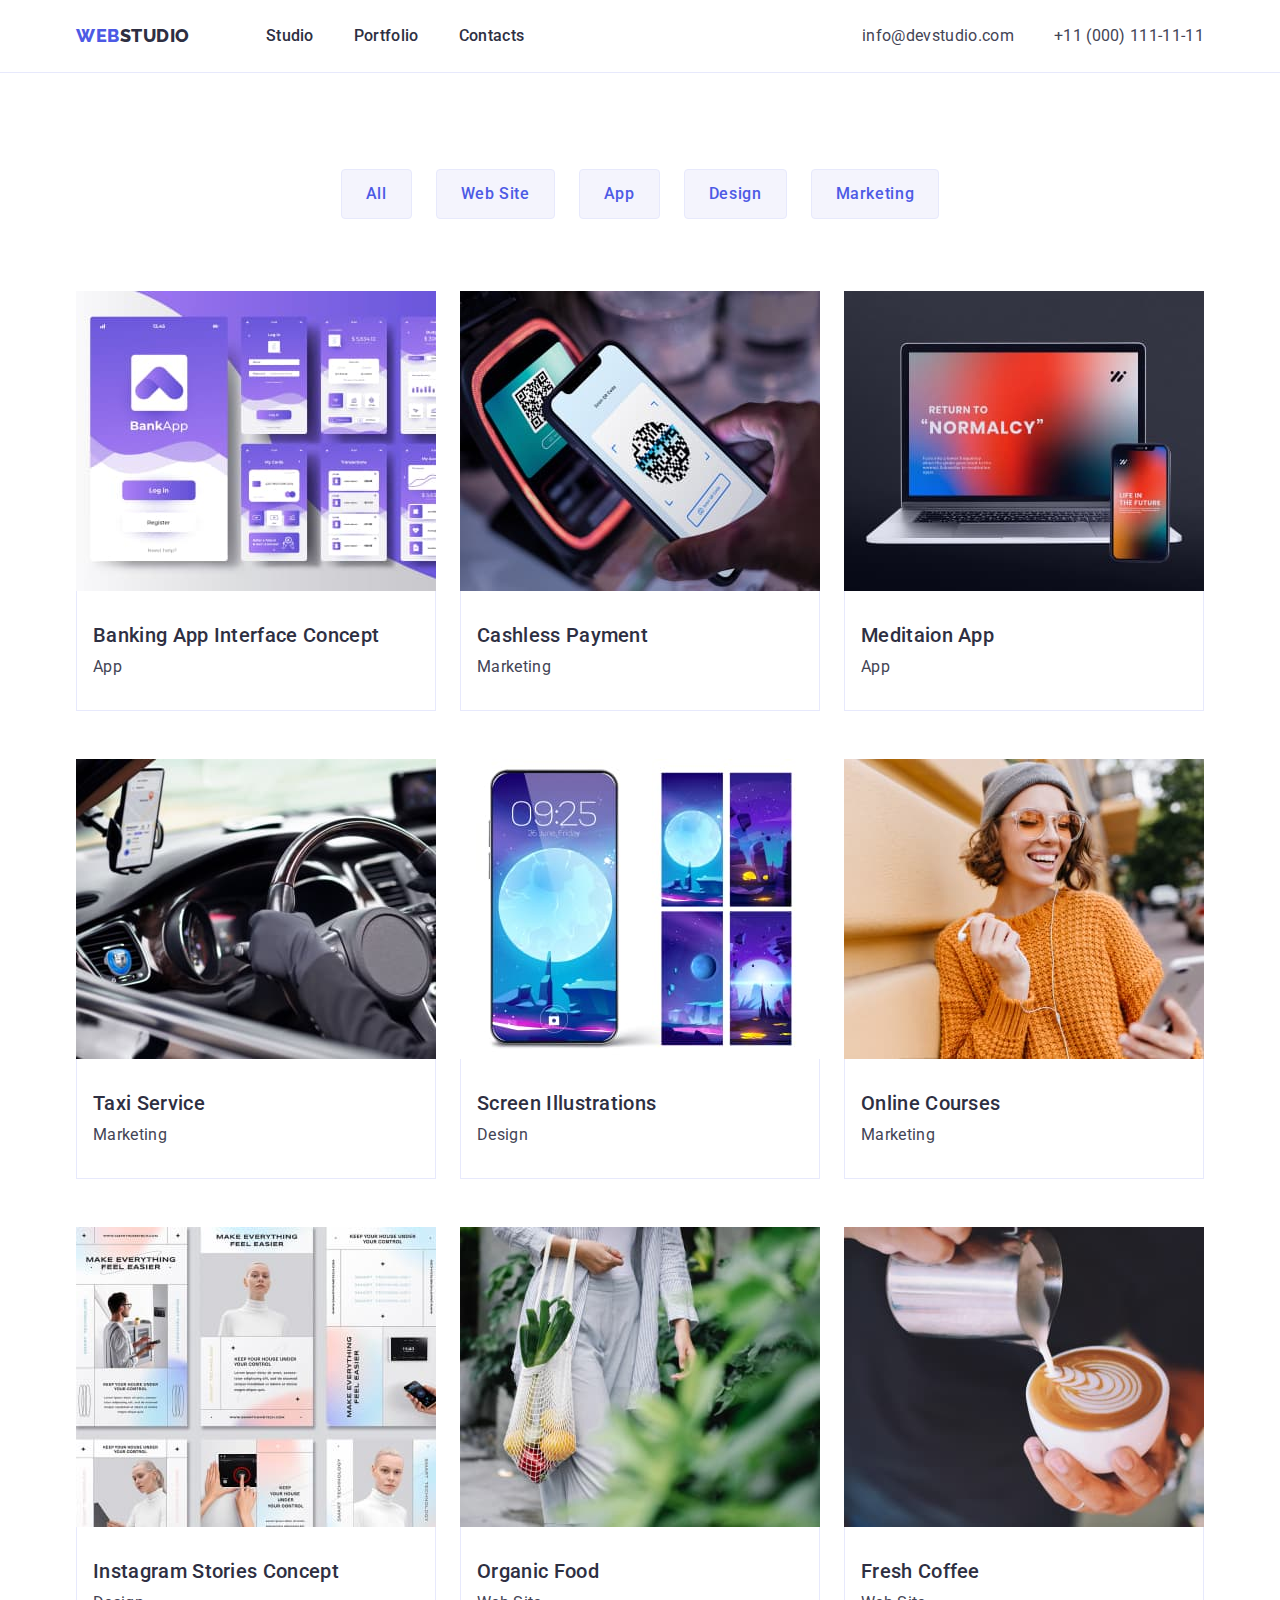
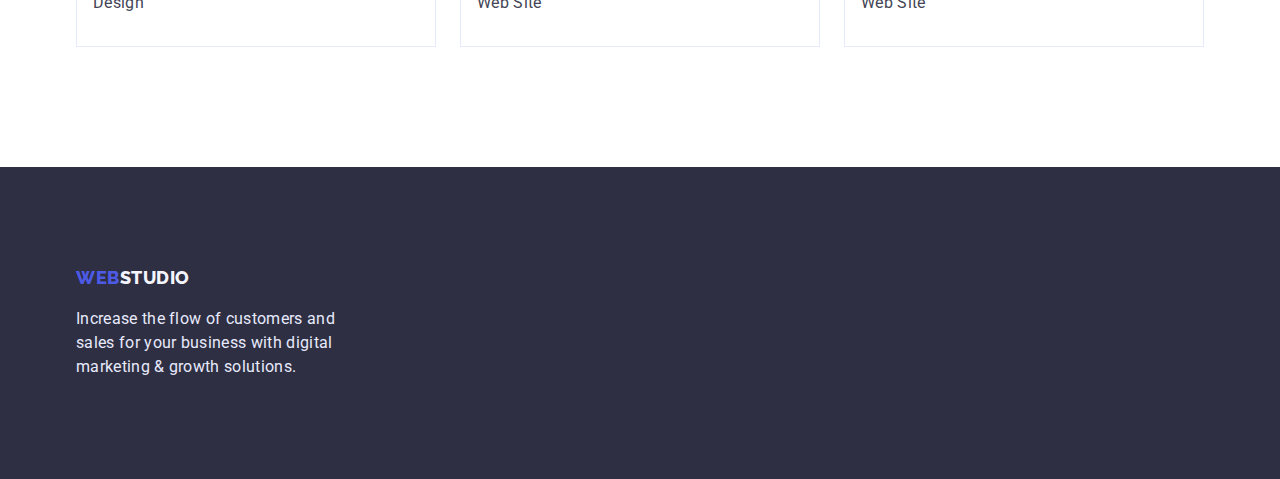
==== portfolio.html @ 483a2507 "in progress" ====
<!DOCTYPE html>
<html lang="en">
  <head>
    <meta charset="UTF-8" />
    <meta http-equiv="X-UA-Compatible" content="IE=edge" />
    <meta name="viewport" content="width=device-width, initial-scale=1.0" />
    <title>Портфоліо</title>
    <link
      href="https://fonts.googleapis.com/css2?family=Raleway:wght@800&family=Roboto:wght@400;500;700;900&display=swap"
      rel="stylesheet"
    />
    <link
      rel="stylesheet"
      href="https://cdn.jsdelivr.net/npm/modern-normalize@1.1.0/modern-normalize.min.css"
    />
    <link rel="stylesheet" href="./css/styles.css" />
  </head>
  <body>
    <!-- Шапка сайта -->
    <header class="page-header">
      <div class="container header-nav">
        <nav class="main-nav">
          <!-- Logo -->
          <a href="./index.html" class="logo"
            >Web<span class="logo-studio">Studio</span></a
          >
          <!-- Menu -->
          <ul class="site-nav list">
            <li class="item"><a href="./index.html" class="link">Studio</a></li>
            <li class="item">
              <a href="./portfolio.html" class="link">Portfolio</a>
            </li>
            <li class="item"><a href="" class="link">Contacts</a></li>
          </ul>
        </nav>
        <!-- Contacts -->
        <address>
          <ul class="auth-nav list">
            <li class="item">
              <a href="mailto:info@devstudio.com" class="link-contact"
                >info@devstudio.com</a
              >
            </li>
            <li class="item">
              <a href="tel:+110001111111" class="link-contact"
                >+11 (000) 111-11-11</a
              >
            </li>
          </ul>
        </address>
      </div>
    </header>
    <main>
      <section class="portfolio-section">
        <h1 class="visually-hidden">Effective Solutions for Your Business</h1>
        <h2 class="visually-hidden">Filters</h2>
        <div class="container">
          <ul class="filter-buttons list">
            <li class="filter-button-item">
              <button type="button" class="filter-button">All</button>
            </li>
            <li class="filter-button-item">
              <button type="button" class="filter-button">Web Site</button>
            </li>
            <li class="filter-button-item">
              <button type="button" class="filter-button">App</button>
            </li>
            <li class="filter-button-item">
              <button type="button" class="filter-button">Design</button>
            </li>
            <li class="filter-button-item">
              <button type="button" class="filter-button">Marketing</button>
            </li>
          </ul>
       
          <ul class="filter-set list">
            <li class="filter-item">
             
                <a href="" class="link-card">
              
                  <img
                    src="./images/banking.jpg"
                    alt="Banking App Interface Concept"
                    width="360"
                    height="300"
                  />
                  
                  <div class="filter-card-content">
                    <h3 class="items-header">Banking App Interface Concept</h3>
                    <p class="product-title">App</p>
                  </div>
                </a>
         
            </li>
            <li class="filter-item">
              
                <a href="" class="link-card"></a>
           
                    <img
                      src="./images/payment.jpg"
                      alt="Cashless Payment"
                      width="360"
                      height="300"
                    />
            
                  <div class="filter-card-content">
                    <h3 class="items-header">Cashless Payment</h3>
                    <p class="product-title">Marketing</p>
                  </div></a
                >
             
            </li>
            <li class="filter-item">
          
                <a href="" class="link-card">
                 
                    <img
                      src="./images/app.jpg"
                      alt="Meditaion App"
                      width="360"
                      height="300"
                    />
                  
                  <div class="filter-card-content">
                    <h3 class="items-header">Meditaion App</h3>
                    <p class="product-title">App</p>
                  </div></a
                >
            
            </li>
            <li class="filter-item">
              
                <a href="" class="link-card"
                  >
                    <img
                      src="./images/taxi.jpg"
                      alt="Taxi Service"
                      width="360"
                      height="300"
                    />
         
                  <div class="filter-card-content">
                    <h3 class="items-header">Taxi Service</h3>
                    <p class="product-title">Marketing</p>
                  </div></a
                >
              
            </li>
            <li class="filter-item">
              
                <a href="" class="link-card"
                  >
                    <img
                      src="./images/moon.jpg"
                      alt="Screen Illustrations"
                      width="360"
                      height="300"
                    />
                  
                  <div class="filter-card-content">
                    <h3 class="items-header">Screen Illustrations</h3>
                    <p class="product-title">Design</p>
                  </div></a
                >
            
            </li>
            <li class="filter-item">
             
                <a href="" class="link-card"
                  >
                    <img
                      src="./images/courses.jpg"
                      alt="Online Courses"
                      width="360"
                      height="300"
                    />
                 
                  <div class="filter-card-content">
                    <h3 class="items-header">Online Courses</h3>
                    <p class="product-title">Marketing</p>
                  </div></a
                >
              
            </li>
            <li class="filter-item">
             
                <a href="" class="link-card"
                  >
                    <img
                      src="./images/stories.jpg"
                      alt="Instagram Stories Concept"
                      width="360"
                      height="300"
                    />
                  
                  <div class="filter-card-content">
                    <h3 class="items-header">Instagram Stories Concept</h3>
                    <p class="product-title">Design</p>
                  </div></a
                >
              
            </li>
            <li class="filter-item">
              
                <a href="" class="link-card"
                  >
                    <img
                      src="./images/food.jpg"
                      alt="Organic Food"
                      width="360"
                      height="300"
                    />
              
                  <div class="filter-card-content">
                    <h3 class="items-header">Organic Food</h3>
                    <p class="product-title">Web Site</p>
                  </div></a
                >
          
            </li>
            <li class="filter-item">
              
                <a href="" class="link-card"
                  >
                    <img
                      src="./images/coffee.jpg"
                      alt="Fresh Coffee"
                      width="360"
                      height="300"
                    />
                  
                  <div class="filter-card-content">
                    <h3 class="items-header">Fresh Coffee</h3>
                    <p class="product-title">Web Site</p>
                  </div></a
                >
             
            </li>
          </ul>
        </div>
      </section>
    </main>

    <footer class="section-footer">
      <div class="container">
        <a href="./index.html" class="logo footer">
          Web<span class="logo-footer-studio">Studio</span></a
        >
        <p class="description-footer">
          Increase the flow of customers and sales for your business with
          digital marketing & growth solutions.
        </p>
      </div>
    </footer>
  </body>
</html>
---- css/styles.css ----
:root {
  --primary-brand-color: #4d5ae5;
  /* IRIS CTAs Focused Active states Links */
  --pressed-color: #404bbf;
  /* OCEAN CTAs */
  --dark-color: #2e2f42;
  /* NAVY BLUE Overlays Shadows Headings */
  --success-color: #31d0aa;
  /* background: #31D0AA; opacity: 0.5;
   background: #31D0AA; opacity: 0.75; */
  /* GREEN Valid fields Success messages */
  --text-color: #434455;
  /* SLATE Body text */
  --subtle-text-color: #8e8f99;
  /* LIGHT SLATE Helper text Deemphasized text */
  --accent-color: #e7e9fc;
  /* CORNFLOWER Accent color Hairlines Subtle backgrounds */
  --light-color: #f4f4fd;
  /* CLOUD Light mode backgrounds Light mode Dialogs/alerts */
  --modal-overlay: #2e2f42;
  /* NAVY BLUE MODAL overlay*/
  --Hero-background: #2e2f42;
  /* GRAY Hero image background */
  --white-color: #ffffff;
  --card-set-gap: 24px;
}

body {
  color: var(--text-color);
  font-family: Roboto, sans-serif;
  font-size: 16px;
  line-height: 1.5;
  letter-spacing: 0.02em;
  text-decoration: none;
  background-color: var(--white-color);
}
h1,
h2,
h3,
h4,
h5,
p {
  margin-top: 0;
  margin-bottom: 0;
}
ul {
  margin: 0;
  padding: 0;
}
img {
  display: block;
  max-width: 100%;
}
.visually-hidden {
  position: absolute;
  width: 1px;
  height: 1px;
  margin: -1px;
  border: 0;
  padding: 0;
  white-space: nowrap;
  clip-path: inset(100%);
  clip: rect(0 0 0 0);
  overflow: hidden;
}

.list {
  list-style: none;
  padding: 0;
  margin: 0;
}
.link {
  color: var(--dark-color);
  text-decoration: none;
}

.container {
  width: 1158px;
  margin: 0 auto;
  padding: 0 15px;
}

/* HEADER */

.page-header {
  border-bottom: 1px solid var(--accent-color);
  padding-top: var(--card-set-gap);
  padding-bottom: var(--card-set-gap);
}

.header-nav {
  display: flex;
  align-items: center;
  justify-content: space-between;
}
.main-nav {
  display: flex;
  align-items: center;
}
.site-nav {
  display: flex;
  margin-left: 76px;
  align-items: center;
  font-weight: 500;
}

.site-nav .item + .item {
  margin-left: 40px;
}
.auth-nav {
  display: flex;
  margin-left: auto;
  align-items: flex-end;
}
.auth-nav .item + .item {
  margin-left: 40px;
}
.site-nav .link:hover,
.site-nav .link:focus {
  color: var(--pressed-color);
}

.link-contact {
  color: var(--text-color);
  text-decoration: none;
  font-style: normal;
}

.link-contact:hover,
.link-contact:focus {
  color: var(--pressed-color);
}
/* HERO */

.hero {
  padding-top: 188px;
  padding-bottom: 188px;
  text-align: center;
  background-color: var(--modal-overlay);
}
.hero-bg {
  background-image: linear-gradient(
      rgba(46, 47, 66, 0.7),
      rgba(46, 47, 66, 0.7)
    ),
    url('../images/bg.jpg');
  background-size: cover;
  max-width: 1440px;
  margin: 0 auto;
}

.hero-title {
  margin-left: auto;
  margin-right: auto;
  margin-bottom: 48px;

  max-width: 496px;

  font-weight: 700;
  font-size: 56px;
  line-height: 1.07;
  text-align: center;
  color: var(--white-color);
}

/* FEATURES */

.feature-section {
  padding-top: 120px;
  padding-bottom: 120px;
}
.feature-list {
  display: flex;
  flex-wrap: wrap;
}

.feature-item {
  flex-basis: calc((100% - var(--card-set-gap) * 3) / 4);
  margin-right: var(--card-set-gap);
}

.feature-item:last-child {
  margin-right: 0;
}
.feature-item::before {
  content: '';
  display: block;
  background-image: url('../images/icons.svg#antenna');
  background-repeat: no-repeat;
  background-position: center;
  background-size: contain;
  background: var(--light-color);
  border-radius: 4px;
  width: 264px;
  height: 112px;
}
.icon-antenna::before {
  background-image: url('../images/icons.svg#antenna');
}

/* PRODUCTS */

.products-section {
  padding-bottom: 120px;
}
.products-list {
  display: flex;
  flex-wrap: wrap;
}
.products-list .item {
  flex-basis: calc((100% - 2 * var(--card-set-gap)) / 3);
  margin-right: var(--card-set-gap);
}
.products-list .item:last-child {
  margin-right: 0;
}

/* LOGO */

.logo {
  font-family: 'Raleway', sans-serif;
  font-weight: 800;
  font-size: 18px;
  line-height: 1.33;
  letter-spacing: 0.03em;
  text-transform: uppercase;
  color: var(--primary-brand-color);
  text-decoration: none;
}
.logo-studio {
  color: var(--dark-color);
}
/* LOGO-footer */

.footer {
  line-height: 1.17;
}

.logo-footer-studio {
  width: 71px;
  color: var(--light-color);
}
.section-footer {
  background: var(--modal-overlay);
  padding-top: 100px;
  padding-bottom: 100px;
}

.description-footer {
  width: 264px;
  margin-top: 16px;
  color: var(--accent-color);
}

/* OUR TEAM */

.team-section {
  background: var(--light-color);
  padding-bottom: 120px;
  padding-top: 120px;
}

.card-set {
  display: flex;
  flex-wrap: wrap;
}

.card-set > .item {
  flex-basis: calc((100% - var(--card-set-gap) * 3) / 4);
}

.card-set > .item:not(:nth-child(4n)) {
  margin-right: var(--card-set-gap);
}

.section-title {
  margin-bottom: 72px;
  font-weight: 700;
  font-size: 36px;
  line-height: 1.11;
  text-align: center;
  color: var(--dark-color);
}

.items-header {
  margin-bottom: 8px;
  font-weight: 500;
  font-size: 20px;
  line-height: 1.2;
  color: var(--dark-color);
  text-decoration: none;
}
.social-list {
  display: flex;
  justify-content: center;
  gap: 24px;
}

.social-list-link {
  display: flex;
  justify-content: center;
  align-items: center;
  width: 40px;
  height: 40px;
  border-radius: 50%;
  background: var(--primary-brand-color);
}
.social-list-link:hover,
.social-list-link:focus {
  background: var(--pressed-color);
}
.social-list-icon {
  fill: var(--light-color);
}
.job-title {
  margin-bottom: 8px;
}
/* CARD */
.card-thumb {
  background: var(--white-color);
  box-shadow: 0px 1px 6px rgba(46, 47, 66, 0.08),
    0px 1px 1px rgba(46, 47, 66, 0.16), 0px 2px 1px rgba(46, 47, 66, 0.08);
  border-radius: 0px 0px 4px 4px;
}

.card-content {
  text-align: center;
  padding-top: 32px;
  padding-bottom: 32px;
}

/* BUTTON*/
.button {
  display: inline-block;
  min-width: 169px;
  padding: 16px 32px;
  box-shadow: 0px 4px 4px rgba(0, 0, 0, 0.15);
  border-radius: 4px;
  cursor: pointer;
  color: var(--white-color);
  background-color: var(--primary-brand-color);
  font-family: inherit;
  font-weight: 500;
  font-size: 16px;
  line-height: 1.5;
  letter-spacing: 0.04em;
  text-decoration: none;
}

.button:hover,
.button:focus {
  background-color: var(--pressed-color);
}

/* PORTFOLIO PAGE */

.portfolio-section {
  padding-top: 96px;
  padding-bottom: 120px;
}
/* FILTRE BUTTONS */

.filter-buttons {
  display: flex;
  flex-direction: row;
  justify-content: center;
  margin-bottom: 72px;
}

.filter-button {
  padding: 12px 24px;
  display: inline-block;

  font-family: inherit;
  font-style: normal;
  font-weight: 500;
  font-size: 16px;
  line-height: 1.5;
  letter-spacing: 0.04em;
  color: var(--primary-brand-color);
  background-color: var(--light-color);
  border: 1px solid var(--accent-color);
  border-radius: 4px;
  cursor: pointer;
}
.filter-button:hover,
.filter-button:focus {
  color: var(--white-color);
  background-color: var(--pressed-color);
  box-shadow: 0px 3px 1px rgba(0, 0, 0, 0.1), 0px 2px 1px rgba(0, 0, 0, 0.08),
    0px 2px 2px rgba(0, 0, 0, 0.12);
  border-color: transparent;
}
.filter-button-item {
  margin-right: var(--card-set-gap);
}
.filter-button-item:last-child {
  margin-right: 0;
}

/* FILTER CARDS */

.filter-set {
  display: flex;
  flex-wrap: wrap;
  gap: 48px 24px;
}
.filter-item {
  flex-basis: calc((100% - var(--card-set-gap) * 2) / 3);
}
.link-card {
  color: var(--text-color);
  text-decoration: none;
}

.filter-card-content {
  padding: 32px 16px 31px;
  border-left: 1px solid var(--accent-color);
  border-right: 1px solid var(--accent-color);
  border-bottom: 1px solid var(--accent-color);
}
.filter-item:hover,
.filter-item:focus {
  border: 1px solid var(--light-color);

  box-shadow: 0px 1px 6px rgba(46, 47, 66, 0.08),
    0px 1px 1px rgba(46, 47, 66, 0.16), 0px 2px 1px rgba(46, 47, 66, 0.08);
}
/*============== CUSTOMERS ==============*/
.customers-section {
  padding-top: 130px;
  padding-bottom: 120px;
}

.customers-list {
  display: flex;
  justify-content: center;
  gap: 24px;
}
.customers-link {
  display: block;
  justify-content: center;
  align-items: center;
  width: 168px;
  height: 88px;
  padding: 16px 32px;
  border: 1px solid var(--subtle-text-color);

  border-radius: 4px;
}

.customers-icon {
  fill: var(--subtle-text-color);
}
/* FOOTER-SOCIAL */

.footer-list {
  display: flex;
  flex-direction: row;
  justify-content: flex-start;
}
.footer-social-thumb {
  display: flex;
  justify-content: flex-start;
  flex-direction: column;
  margin-left: 120px;
}

.footer-social-media {
  font-weight: 500;
  color: var(--white-color);
  margin-bottom: 16px;
  display: block;
}
.footer-social-list {
  display: flex;
  justify-content: center;
  gap: 16px;
}

.footer-social-list-link {
  display: flex;
  justify-content: center;
  align-items: center;
  width: 40px;
  height: 40px;
  border-radius: 50%;
  background: rgba(255, 255, 255, 0.1);
}
.footer-social-list-link:hover,
.footer-social-list-link:focus {
  background: var(--success-color);
}
.footer-social-list-icon {
  fill: var(--light-color);
}
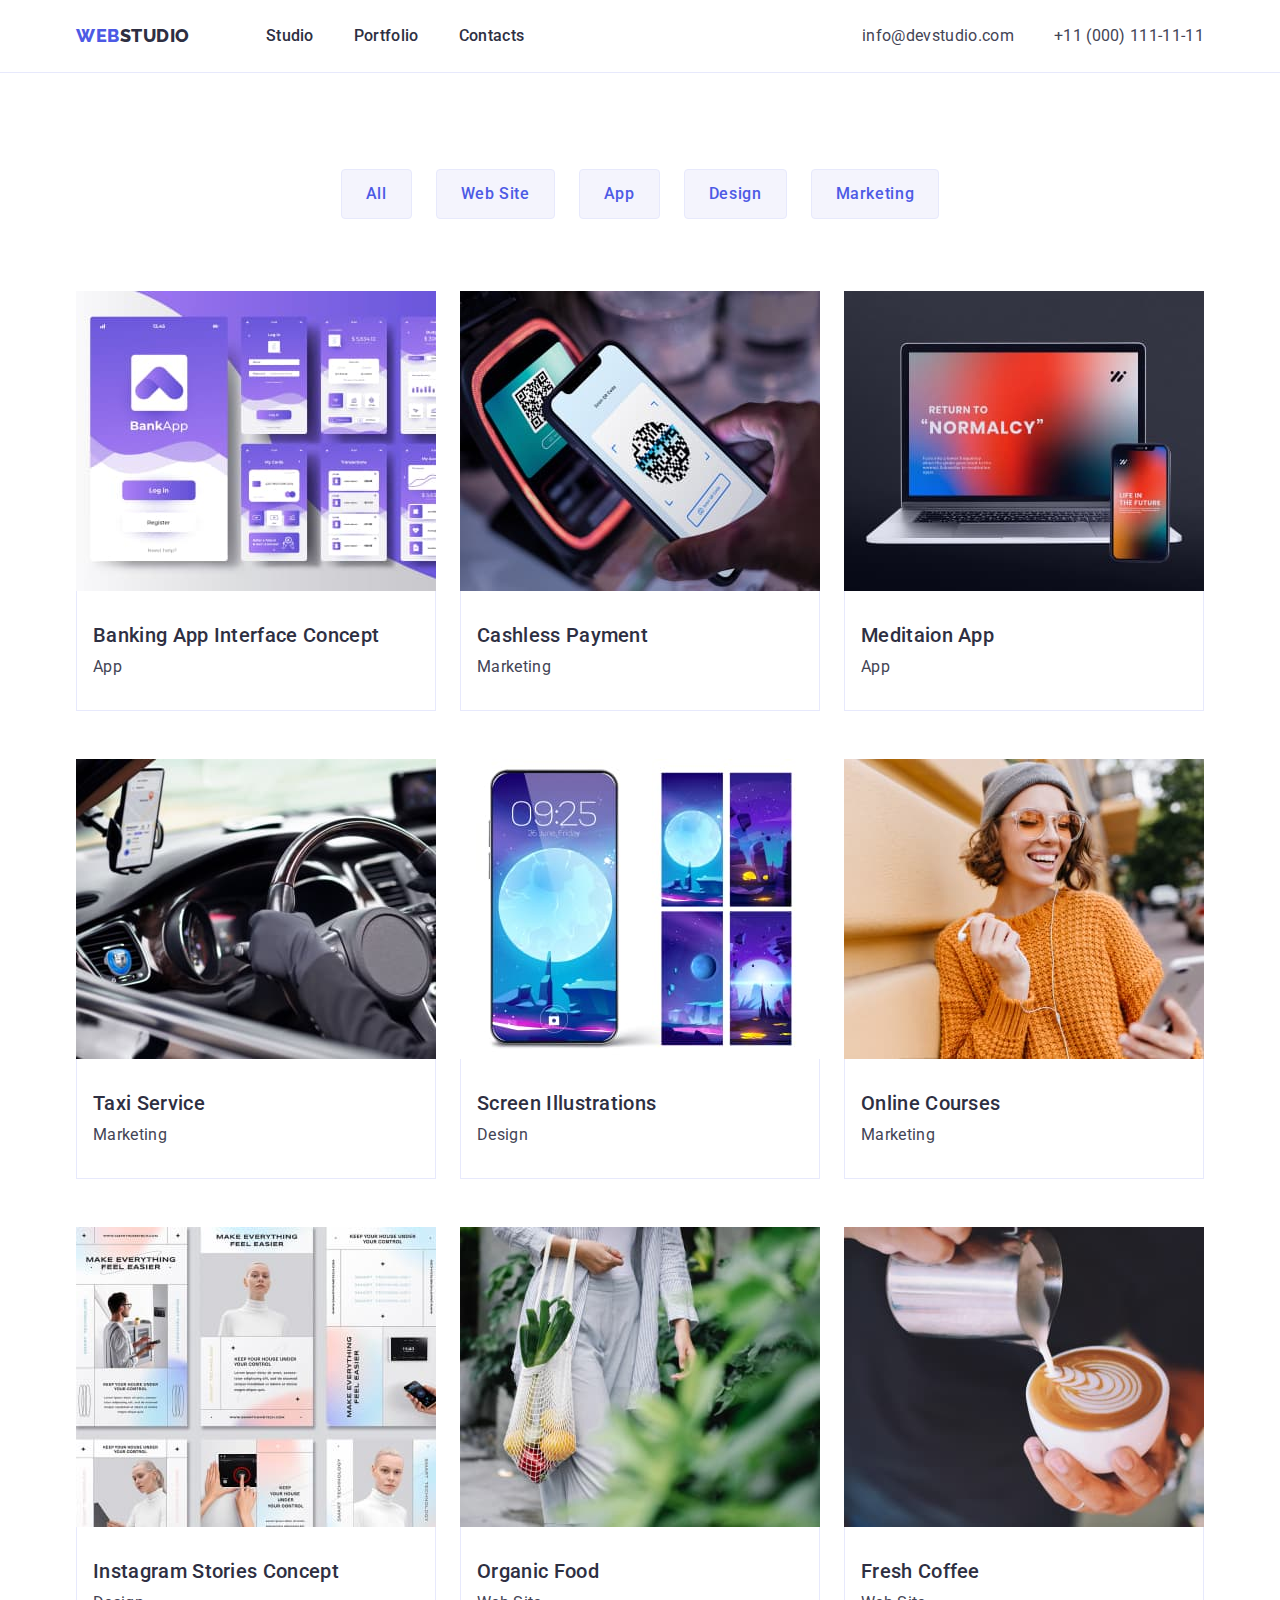
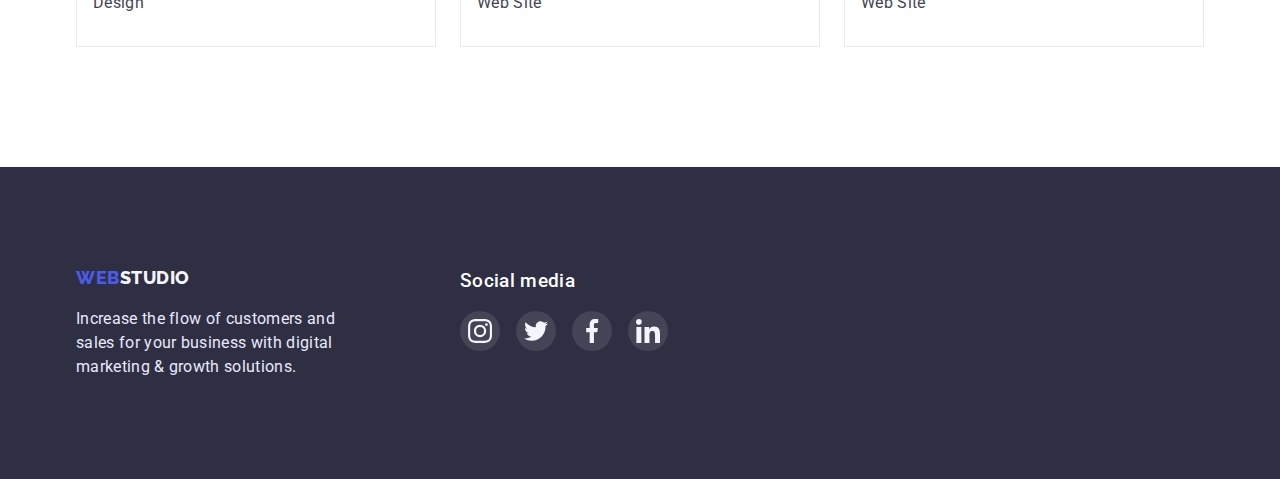
==== commit 8b63c24b: "ready to cheking" ====
--- a/portfolio.html
+++ b/portfolio.html
@@ -243,14 +243,50 @@
 
     <footer class="section-footer">
       <div class="container">
+        <ul class="footer-list list">
+          <li>
         <a href="./index.html" class="logo footer">
           Web<span class="logo-footer-studio">Studio</span></a
         >
         <p class="description-footer">
           Increase the flow of customers and sales for your business with
           digital marketing & growth solutions.
-        </p>
-      </div>
+        </p></li>
+
+        <li class="footer-social-thumb">
+          <h3 class="footer-social-media">Social media</h3>
+          <ul class="footer-social-list list">
+            <li class="footer-social-list-item">
+              <a href="" class="footer-social-list-link">
+                <svg class="footer-social-list-icon" width="24" hight="24">
+                  <use href="./images/icons.svg#instagram"></use>
+                </svg>
+              </a>
+            </li>
+            <li class="footer-social-list-item">
+              <a href="" class="footer-social-list-link">
+                <svg class="footer-social-list-icon" width="24" hight="24">
+                  <use href="./images/icons.svg#twitter"></use>
+                </svg>
+              </a>
+            </li>
+            <li class="footer-social-list-item">
+              <a href="" class="footer-social-list-link">
+                <svg class="footer-social-list-icon" width="24" hight="24">
+                  <use href="./images/icons.svg#facebook"></use>
+                </svg>
+              </a>
+            </li>
+            <li class="footer-social-list-item">
+              <a href="" class="footer-social-list-link">
+                <svg class="footer-social-list-icon" width="24" hight="24">
+                  <use href="./images/icons.svg#linkedin"></use>
+                </svg>
+              </a>
+            </li>
+          </ul>
+        </li>
+        </ul>
     </footer>
   </body>
 </html>
--- a/css/styles.css
+++ b/css/styles.css
@@ -182,20 +182,14 @@
 .feature-item:last-child {
   margin-right: 0;
 }
-.feature-item::before {
-  content: '';
+.icon {
   display: block;
-  background-image: url('../images/icons.svg#antenna');
-  background-repeat: no-repeat;
-  background-position: center;
-  background-size: contain;
+  width: 264px;
+  height: 112px;
+  padding: 24px 100px;
   background: var(--light-color);
   border-radius: 4px;
-  width: 264px;
-  height: 112px;
-}
-.icon-antenna::before {
-  background-image: url('../images/icons.svg#antenna');
+  margin-bottom: 8px;
 }
 
 /* PRODUCTS */
@@ -345,6 +339,7 @@
   line-height: 1.5;
   letter-spacing: 0.04em;
   text-decoration: none;
+  border-color: transparent;
 }
 
 .button:hover,
@@ -437,6 +432,7 @@
   justify-content: center;
   gap: 24px;
 }
+
 .customers-link {
   display: block;
   justify-content: center;
@@ -445,13 +441,21 @@
   height: 88px;
   padding: 16px 32px;
   border: 1px solid var(--subtle-text-color);
-
   border-radius: 4px;
+}
+.customers-link:hover,
+.customers-link:focus {
+  border: 1px solid var(--pressed-color);
 }
 
 .customers-icon {
   fill: var(--subtle-text-color);
 }
+.customers-icon:hover,
+.customers-icon:focus {
+  fill: var(--pressed-color);
+}
+
 /* FOOTER-SOCIAL */
 
 .footer-list {
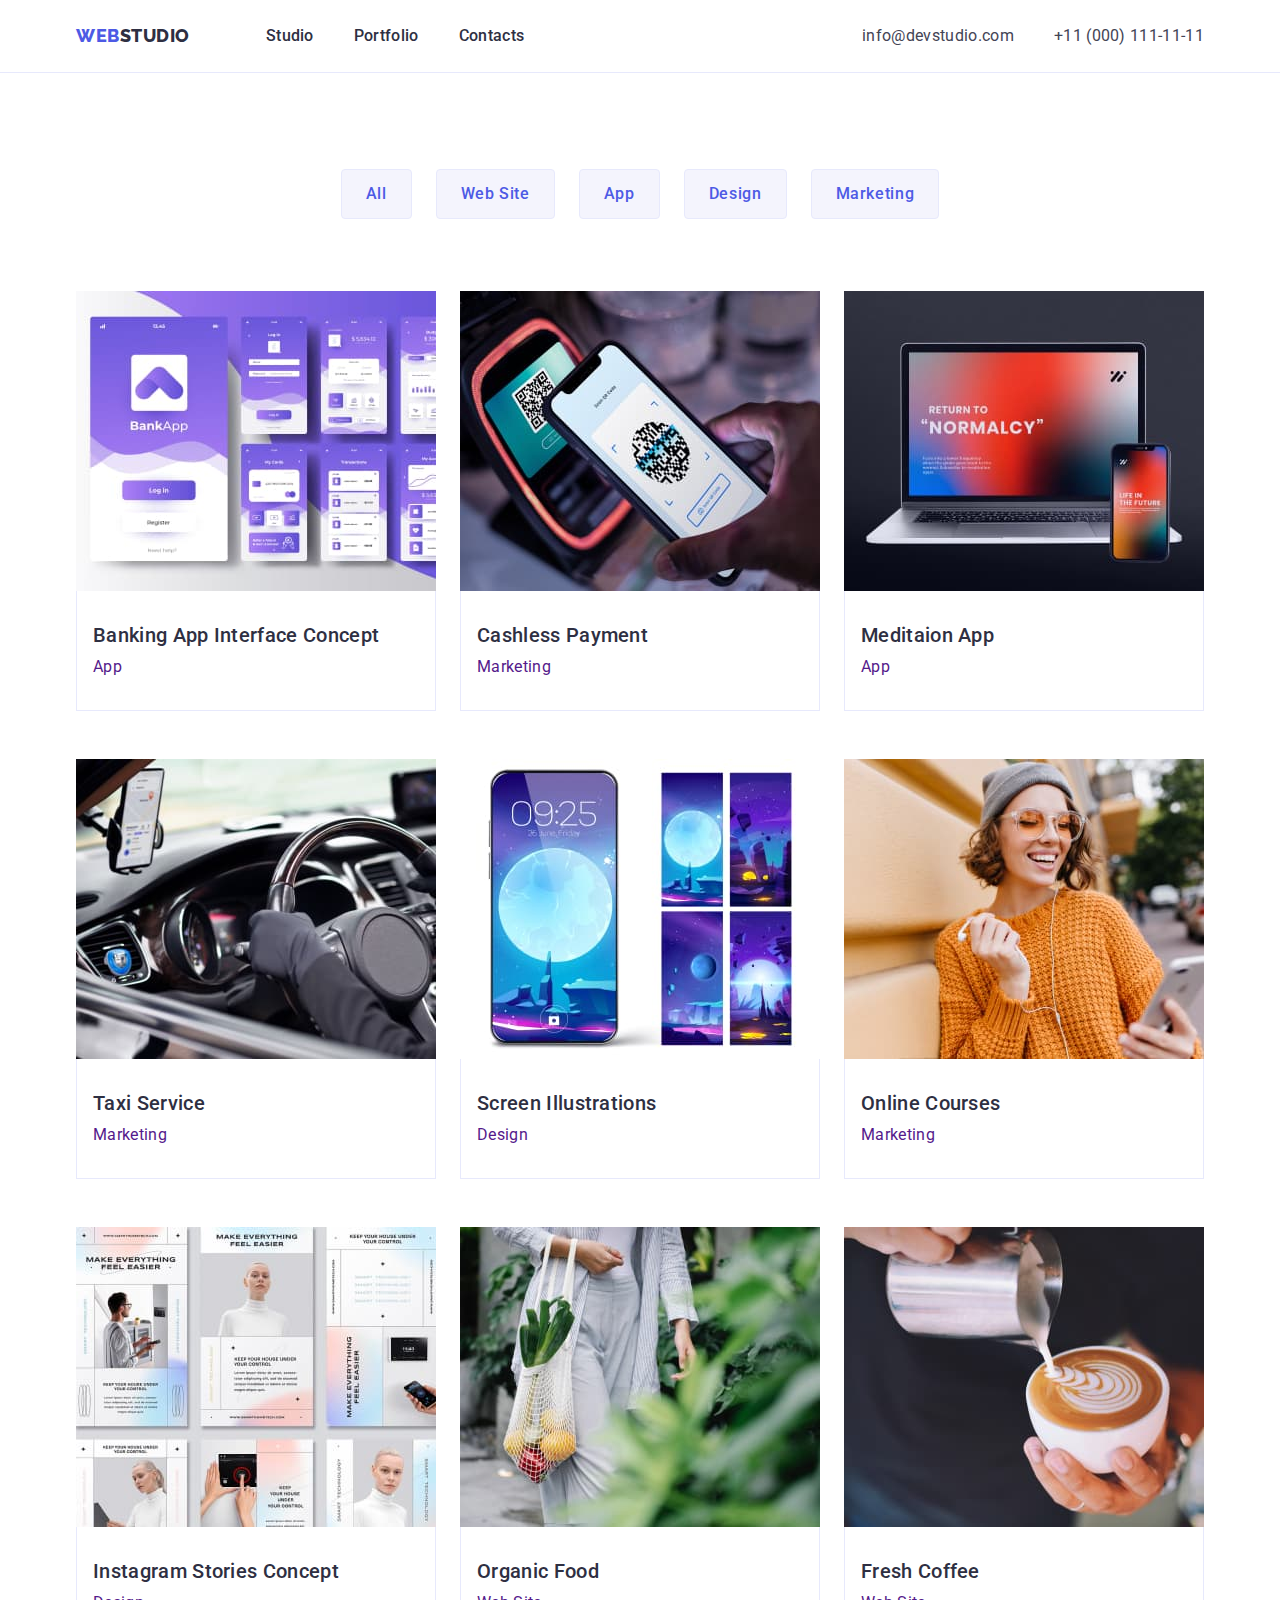
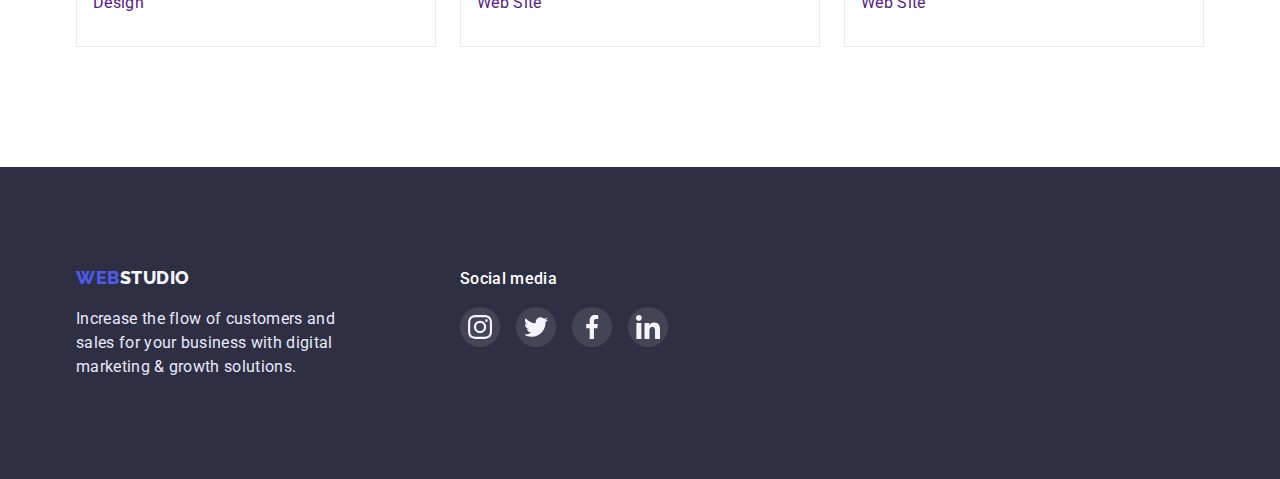
==== commit 1ce4a18a: "edit" ====
--- a/portfolio.html
+++ b/portfolio.html
@@ -94,7 +94,7 @@
             </li>
             <li class="filter-item">
               
-                <a href="" class="link-card"></a>
+                <a href="" class="link-card">
            
                     <img
                       src="./images/payment.jpg"
@@ -106,9 +106,8 @@
                   <div class="filter-card-content">
                     <h3 class="items-header">Cashless Payment</h3>
                     <p class="product-title">Marketing</p>
-                  </div></a
-                >
-             
+                  </div>
+                </a>
             </li>
             <li class="filter-item">
           
@@ -242,51 +241,49 @@
     </main>
 
     <footer class="section-footer">
-      <div class="container">
-        <ul class="footer-list list">
-          <li>
+      <div class="container footer-flex">
+        <div class="footer-logo-description">
         <a href="./index.html" class="logo footer">
           Web<span class="logo-footer-studio">Studio</span></a
         >
         <p class="description-footer">
           Increase the flow of customers and sales for your business with
           digital marketing & growth solutions.
-        </p></li>
+        </p></div>
 
-        <li class="footer-social-thumb">
-          <h3 class="footer-social-media">Social media</h3>
+        <div class="footer-social-thumb">
+          <p class="footer-social-media">Social media</p>
           <ul class="footer-social-list list">
             <li class="footer-social-list-item">
               <a href="" class="footer-social-list-link">
                 <svg class="footer-social-list-icon" width="24" hight="24">
-                  <use href="./images/icons.svg#instagram"></use>
-                </svg>
-              </a>
-            </li>
-            <li class="footer-social-list-item">
-              <a href="" class="footer-social-list-link">
-                <svg class="footer-social-list-icon" width="24" hight="24">
-                  <use href="./images/icons.svg#twitter"></use>
-                </svg>
-              </a>
-            </li>
-            <li class="footer-social-list-item">
-              <a href="" class="footer-social-list-link">
-                <svg class="footer-social-list-icon" width="24" hight="24">
-                  <use href="./images/icons.svg#facebook"></use>
-                </svg>
-              </a>
-            </li>
-            <li class="footer-social-list-item">
-              <a href="" class="footer-social-list-link">
-                <svg class="footer-social-list-icon" width="24" hight="24">
-                  <use href="./images/icons.svg#linkedin"></use>
-                </svg>
-              </a>
-            </li>
-          </ul>
-        </li>
-        </ul>
+                  <use href="./images/icons.svg#icon-instagram"></use>
+                </svg>
+              </a>
+            </li>
+            <li class="footer-social-list-item">
+              <a href="" class="footer-social-list-link">
+                <svg class="footer-social-list-icon" width="24" hight="24">
+                  <use href="./images/icons.svg#icon-twitter"></use>
+                </svg>
+              </a>
+            </li>
+            <li class="footer-social-list-item">
+              <a href="" class="footer-social-list-link">
+                <svg class="footer-social-list-icon" width="24" hight="24">
+                  <use href="./images/icons.svg#icon-facebook"></use>
+                </svg>
+              </a>
+            </li>
+            <li class="footer-social-list-item">
+              <a href="" class="footer-social-list-link">
+                <svg class="footer-social-list-icon" width="24" hight="24">
+                  <use href="./images/icons.svg#icon-linkedin"></use>
+                </svg>
+              </a>
+            </li>
+          </ul>
+        </div>
     </footer>
   </body>
 </html>
--- a/css/styles.css
+++ b/css/styles.css
@@ -144,7 +144,10 @@
       rgba(46, 47, 66, 0.7)
     ),
     url('../images/bg.jpg');
-  background-size: cover;
+ 
+  background-repeat: no-repeat;
+  background-position: 50% 50%;
+   background-size: cover;
   max-width: 1440px;
   margin: 0 auto;
 }
@@ -183,14 +186,18 @@
   margin-right: 0;
 }
 .icon {
-  display: block;
+  display: flex;
+  justify-content: center;
+  align-items: center;
   width: 264px;
   height: 112px;
-  padding: 24px 100px;
   background: var(--light-color);
   border-radius: 4px;
   margin-bottom: 8px;
-}
+  fill: var(--primary-brand-color)
+}
+
+/* padding: 24px 100px; */
 
 /* PRODUCTS */
 
@@ -305,6 +312,9 @@
 }
 .social-list-icon {
   fill: var(--light-color);
+  Width
+width: 16px;
+  height: 16px;
 }
 .job-title {
   margin-bottom: 8px;
@@ -404,7 +414,7 @@
   flex-basis: calc((100% - var(--card-set-gap) * 2) / 3);
 }
 .link-card {
-  color: var(--text-color);
+  display: block;
   text-decoration: none;
 }
 
@@ -414,12 +424,11 @@
   border-right: 1px solid var(--accent-color);
   border-bottom: 1px solid var(--accent-color);
 }
-.filter-item:hover,
-.filter-item:focus {
-  border: 1px solid var(--light-color);
-
+.link-card:hover,
+.link-card:focus {
   box-shadow: 0px 1px 6px rgba(46, 47, 66, 0.08),
-    0px 1px 1px rgba(46, 47, 66, 0.16), 0px 2px 1px rgba(46, 47, 66, 0.08);
+    0px 1px 1px rgba(46, 47, 66, 0.16), 0px 2px 1px rgba(46, 47, 66, 0.08)
+;
 }
 /*============== CUSTOMERS ==============*/
 .customers-section {
@@ -434,48 +443,42 @@
 }
 
 .customers-link {
-  display: block;
+  display: flex;
   justify-content: center;
   align-items: center;
   width: 168px;
   height: 88px;
-  padding: 16px 32px;
+ fill: var(--subtle-text-color);
   border: 1px solid var(--subtle-text-color);
   border-radius: 4px;
 }
 .customers-link:hover,
 .customers-link:focus {
   border: 1px solid var(--pressed-color);
-}
-
-.customers-icon {
-  fill: var(--subtle-text-color);
-}
-.customers-icon:hover,
-.customers-icon:focus {
   fill: var(--pressed-color);
 }
 
+
 /* FOOTER-SOCIAL */
-
-.footer-list {
-  display: flex;
-  flex-direction: row;
+.footer-flex {
+  display: flex;
+   flex-direction: row;
   justify-content: flex-start;
 }
+
 .footer-social-thumb {
   display: flex;
   justify-content: flex-start;
   flex-direction: column;
-  margin-left: 120px;
+   margin-left: 120px;
 }
 
 .footer-social-media {
   font-weight: 500;
   color: var(--white-color);
   margin-bottom: 16px;
-  display: block;
-}
+ }
+
 .footer-social-list {
   display: flex;
   justify-content: center;
@@ -497,4 +500,6 @@
 }
 .footer-social-list-icon {
   fill: var(--light-color);
-}
+  width: 24px;
+  height: 24px;
+}
